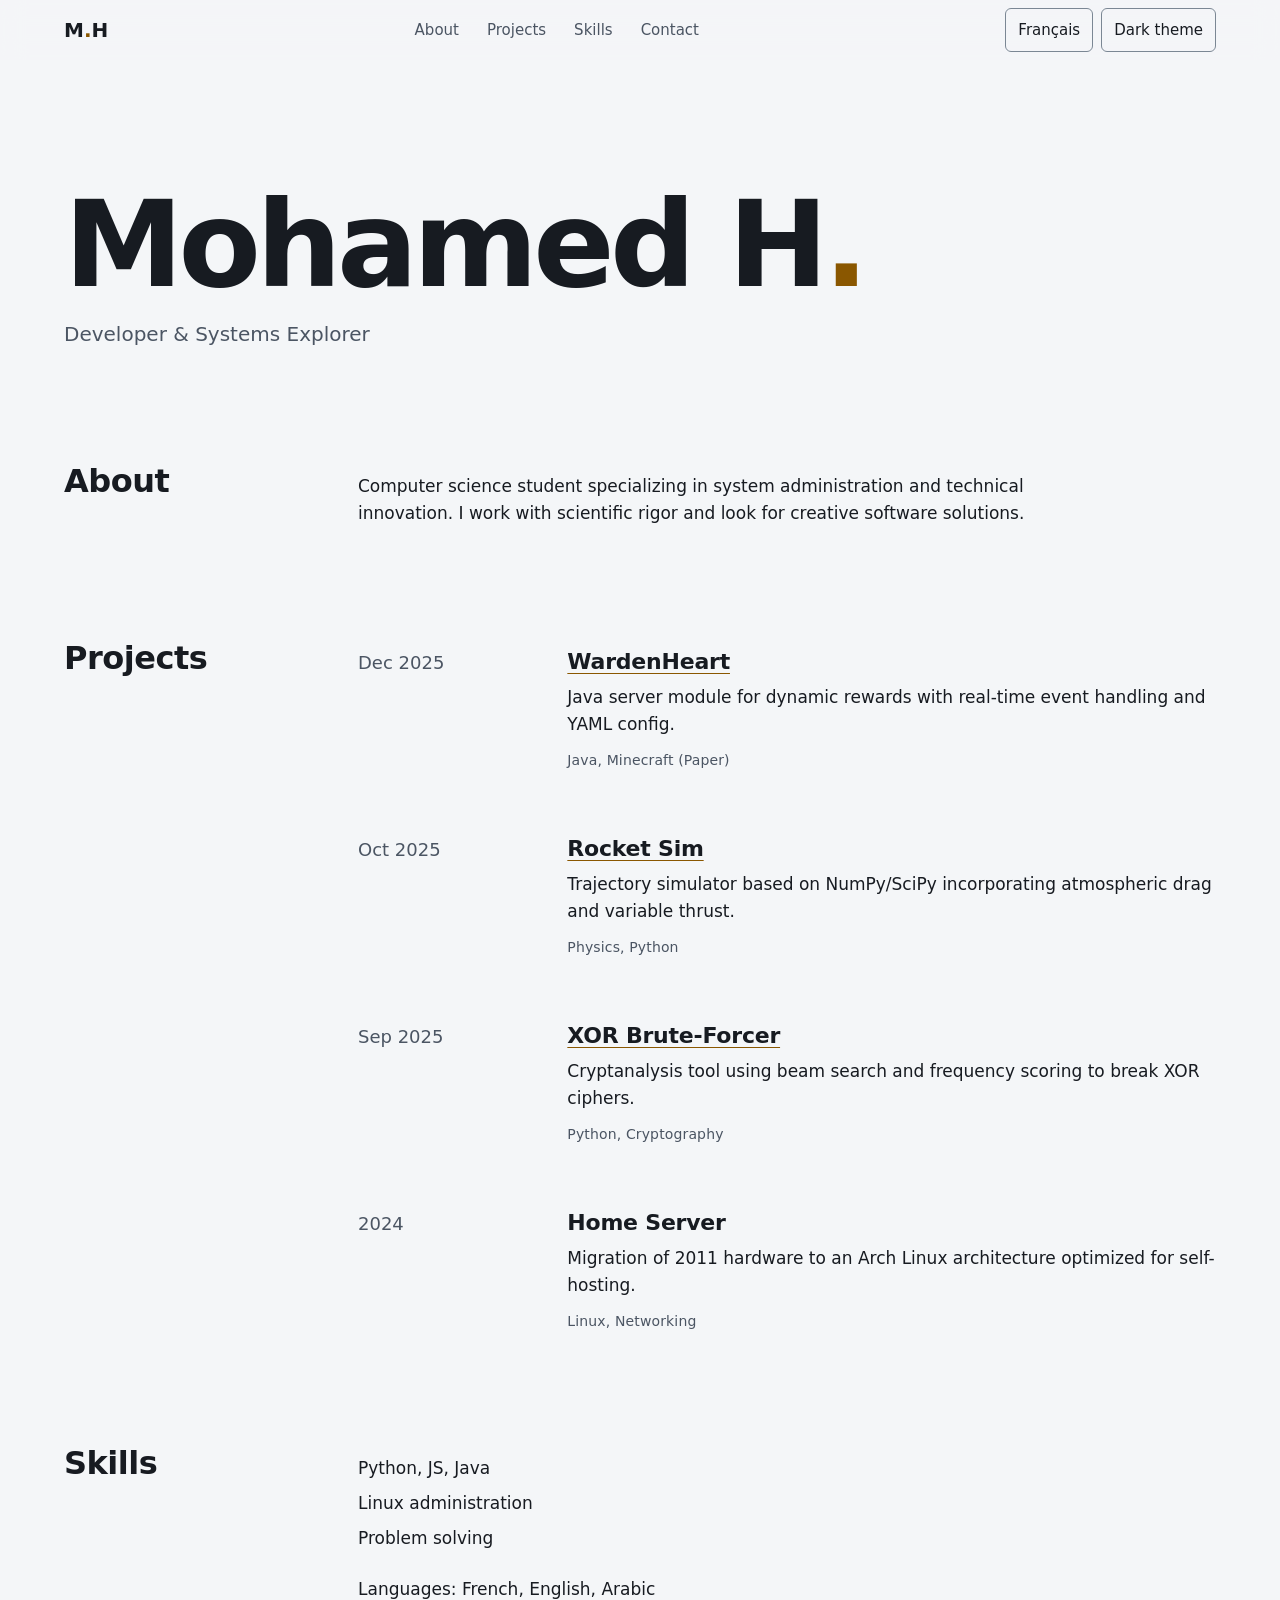
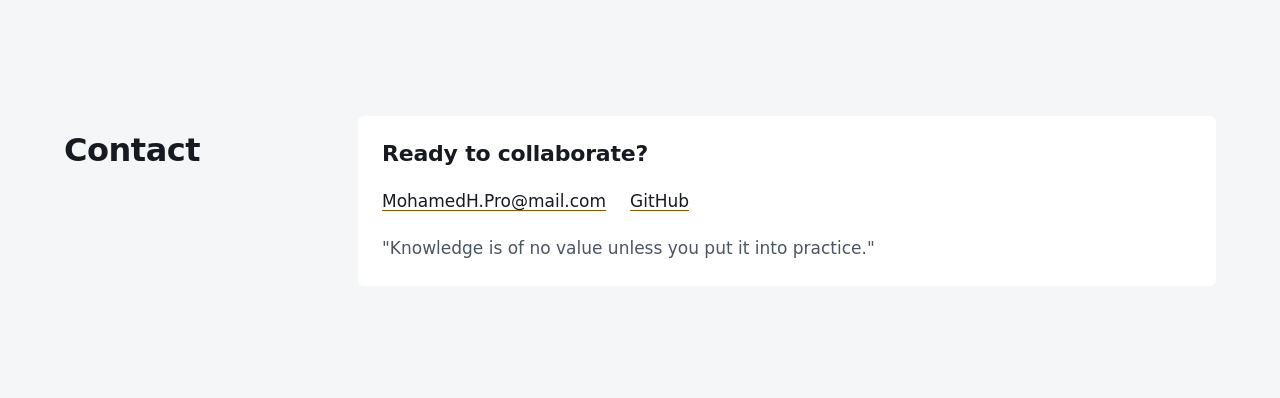
==== en/index.html @ a66f8789 "Added the whole codebase for my website Added codebase, including README .css .html  LICENSE  a" ====
<!DOCTYPE html>
<html lang="en">
<head>
<meta charset="utf-8">
<meta http-equiv="Content-Security-Policy" content="default-src 'none'; script-src 'sha256-Cz/dfbw4fjK5UGoeMl5yIvG50ase1xv9NntkKVVGg7w='; style-src 'self'; img-src 'self'; base-uri 'none'; form-action 'none'">
<meta name="viewport" content="width=device-width, initial-scale=1">
<title>Mohamed H. | Portfolio</title>
<meta name="description" content="Portfolio of Mohamed H., computer science student: Linux administration, cryptanalysis, simulation and Java.">
<meta name="theme-color" content="#F4F6F8" media="(prefers-color-scheme: light)">
<meta name="theme-color" content="#161C24" media="(prefers-color-scheme: dark)">
<meta property="og:type" content="website">
<meta property="og:title" content="Mohamed H. | Portfolio">
<meta property="og:description" content="Portfolio of Mohamed H., computer science student: Linux administration, cryptanalysis, simulation and Java.">
<meta property="og:url" content="https://mh-al0.github.io/en/">
<link rel="alternate" hreflang="fr" href="https://mh-al0.github.io/">
<link rel="alternate" hreflang="en" href="https://mh-al0.github.io/en/">
<link rel="alternate" hreflang="x-default" href="https://mh-al0.github.io/">
<link rel="icon" href="../favicon.svg" type="image/svg+xml">
<link rel="stylesheet" href="../style.css">
<script>
(function () {
    var root = document.documentElement;
    var dark = matchMedia('(prefers-color-scheme: dark)');
    var calm = matchMedia('(prefers-reduced-motion: reduce)');
    try { var saved = localStorage.getItem('theme'); } catch (e) {}
    if (saved === 'light' || saved === 'dark') root.dataset.theme = saved;
    function isDark() { return root.dataset.theme ? root.dataset.theme === 'dark' : dark.matches; }
    function sync() {
        var button = document.querySelector('[data-js="theme-toggle"]');
        if (button) { button.setAttribute('aria-pressed', isDark()); button.hidden = false; }
    }
    function flip() {
        root.dataset.theme = isDark() ? 'light' : 'dark';
        try { localStorage.setItem('theme', root.dataset.theme); } catch (e) {}
        sync();
    }
    document.addEventListener('click', function (event) {
        if (!event.target.closest('[data-js="theme-toggle"]')) return;
        if (document.startViewTransition && !calm.matches) document.startViewTransition(flip);
        else flip();
    });
    document.addEventListener('DOMContentLoaded', sync);
    dark.addEventListener('change', sync);
})();
</script>
</head>
<body>
<a class="skip-link" href="#main">Skip to content</a>
<header class="site-header">
    <div class="header-inner wrap">
        <a class="logo" href="./">M<span class="dot">.</span>H</a>
        <nav aria-label="Main">
            <ul>
                <li><a href="#about">About</a></li>
                <li><a href="#projects">Projects</a></li>
                <li><a href="#skills">Skills</a></li>
                <li><a href="#contact">Contact</a></li>
            </ul>
        </nav>
        <div class="tools">
            <a class="control" href="../" hreflang="fr" lang="fr">Français</a>
            <button class="control" type="button" data-js="theme-toggle" aria-pressed="false" hidden>Dark theme</button>
        </div>
    </div>
</header>
<main id="main" tabindex="-1">
    <section class="hero wrap">
        <h1>Mohamed H<span class="dot">.</span></h1>
        <p class="tagline">Developer &amp; Systems Explorer</p>
    </section>

    <section class="section wrap" id="about">
        <h2>About</h2>
        <p>Computer science student specializing in system administration and technical innovation. I work with scientific rigor and look for creative software solutions.</p>
    </section>

    <section class="section wrap" id="projects">
        <h2>Projects</h2>
        <ol class="timeline">
            <li class="entry">
                <time datetime="2025-12">Dec 2025</time>
                <div>
                    <h3><a href="https://github.com/MH-Al0/WardenHeart">WardenHeart</a></h3>
                    <p>Java server module for dynamic rewards with real-time event handling and YAML config.</p>
                    <p class="tags">Java, Minecraft (Paper)</p>
                </div>
            </li>
            <li class="entry">
                <time datetime="2025-10">Oct 2025</time>
                <div>
                    <h3><a href="https://github.com/MH-Al0/rocket-trajectory-sim">Rocket Sim</a></h3>
                    <p>Trajectory simulator based on NumPy/SciPy incorporating atmospheric drag and variable thrust.</p>
                    <p class="tags">Physics, Python</p>
                </div>
            </li>
            <li class="entry">
                <time datetime="2025-09">Sep 2025</time>
                <div>
                    <h3><a href="https://github.com/Ayoo-23/xor-bruteforcer">XOR Brute-Forcer</a></h3>
                    <p>Cryptanalysis tool using beam search and frequency scoring to break XOR ciphers.</p>
                    <p class="tags">Python, Cryptography</p>
                </div>
            </li>
            <li class="entry">
                <time datetime="2024">2024</time>
                <div>
                    <h3>Home Server</h3>
                    <p>Migration of 2011 hardware to an Arch Linux architecture optimized for self-hosting.</p>
                    <p class="tags">Linux, Networking</p>
                </div>
            </li>
        </ol>
    </section>

    <section class="section wrap" id="skills">
        <h2>Skills</h2>
        <ul class="skills">
            <li>Python, JS, Java</li>
            <li>Linux administration</li>
            <li>Problem solving</li>
        </ul>
        <p>Languages: French, English, Arabic</p>
    </section>
</main>
<footer class="section wrap" id="contact">
    <h2>Contact</h2>
    <div class="contact-block">
        <p class="lead">Ready to collaborate?</p>
        <p class="contact-links"><a href="mailto:MohamedH.Pro@mail.com">MohamedH.Pro@mail.com</a> <a href="https://github.com/MH-Al0">GitHub</a></p>
        <p class="quote">"Knowledge is of no value unless you put it into practice."</p>
    </div>
</footer>
</body>
</html>
---- style.css ----
/* Tokens. The only place design values are defined. See docs/design-spec.md. */
:root {
    color-scheme: light dark;

    --color-bg: light-dark(#F4F6F8, #161C24);
    --color-surface: light-dark(#FFFFFF, #1E2630);
    --color-text: light-dark(#171B21, #ECEAE5);
    --color-text-muted: light-dark(#4B5563, #A7B0BC);
    --color-accent: light-dark(#8A5700, #E8A93A);
    --color-edge: light-dark(#7B8794, #66727F);
    --color-focus: var(--color-accent);

    /* IBM Plex Sans goes first here if the font file is added (spec section 1). */
    --font: system-ui, -apple-system, "Segoe UI", sans-serif;

    --space-1: 0.25rem;
    --space-2: 0.5rem;
    --space-3: 0.75rem;
    --space-4: 1rem;
    --space-5: 1.5rem;
    --space-6: 2rem;
    --space-7: 3rem;
    --space-8: 4rem;
    --space-section: clamp(4rem, 3rem + 5vw, 8rem);
    --margin: var(--space-4);

    --radius: 6px;

    --duration-press: 100ms;
    --duration-fast: 150ms;
    --duration-theme: 250ms;
    --duration-enter: 500ms;
    --ease-out: cubic-bezier(0.2, 0, 0, 1);
}

:root[data-theme="light"] { color-scheme: light; }
:root[data-theme="dark"] { color-scheme: dark; }

@media (min-width: 48em) {
    :root { --margin: var(--space-6); }
}

@layer reset, base, layout, components;

@layer reset {
    *, *::before, *::after { box-sizing: border-box; }
    * { margin: 0; }
    ul, ol { padding: 0; list-style: none; }
    button { font: inherit; color: inherit; }
}

@layer base {
    body {
        font-family: var(--font);
        font-size: 1.0625rem;
        line-height: 1.6;
        background: var(--color-bg);
        color: var(--color-text);
    }

    h1 {
        font-size: clamp(3.25rem, 1.6rem + 8vw, 7.5rem);
        line-height: 0.95;
        letter-spacing: -0.04em;
        font-weight: 600;
    }
    h2 {
        font-size: clamp(1.5rem, 1.1rem + 1.6vw, 2rem);
        line-height: 1.2;
        letter-spacing: -0.015em;
        font-weight: 600;
    }
    h3 {
        font-size: 1.375rem;
        line-height: 1.25;
        letter-spacing: -0.01em;
        font-weight: 600;
    }
    p { max-width: 62ch; }

    a {
        color: inherit;
        text-decoration: underline;
        text-decoration-color: var(--color-accent);
        text-decoration-thickness: 1px;
        text-underline-offset: 0.2em;
    }
    a:hover { text-decoration-thickness: 2px; }

    :focus-visible {
        outline: 2px solid var(--color-focus);
        outline-offset: 3px;
    }
    main:focus { outline: none; }

    .dot { color: var(--color-accent); }
}

@layer layout {
    .wrap {
        width: min(100% - 2 * var(--margin), 72rem);
        margin-inline: auto;
    }

    .header-inner {
        display: grid;
        grid-template-columns: 1fr auto;
        grid-template-areas: "logo tools" "nav nav";
        align-items: center;
        column-gap: var(--space-3);
        padding-block: var(--space-2);
    }
    .logo { grid-area: logo; }
    .header-inner nav { grid-area: nav; }
    .tools { grid-area: tools; display: flex; gap: var(--space-2); }
    nav ul { display: flex; flex-wrap: wrap; }

    @media (min-width: 48em) {
        .site-header {
            position: sticky;
            top: 0;
            z-index: 1; /* the only stacking value: header above content */
            background: color-mix(in srgb, var(--color-bg) 80%, transparent);
            backdrop-filter: blur(12px);
        }
        .header-inner {
            grid-template-columns: auto 1fr auto;
            grid-template-areas: "logo nav tools";
        }
        .header-inner nav { justify-self: center; }
        nav ul { column-gap: var(--space-3); }
    }

    .hero { padding-top: clamp(3rem, 2rem + 8vw, 8rem); }
    .tagline {
        margin-top: var(--space-4);
        font-size: 1.25rem;
        color: var(--color-text-muted);
    }

    .section { padding-top: var(--space-section); }
    .section > h2 { margin-bottom: var(--space-5); }
    /* Land with the heading just under the sticky header, not the section's own top padding. */
    section[id], footer[id] { scroll-margin-top: calc(5rem - var(--space-section)); }
    footer.section { padding-bottom: var(--space-section); }

    @media (min-width: 64em) {
        .section {
            display: grid;
            grid-template-columns: repeat(12, 1fr);
            column-gap: var(--space-5);
            align-items: baseline;
        }
        .section > h2 { grid-column: 1 / 4; margin-bottom: 0; }
        .section > :not(h2) { grid-column: 4 / -1; }
    }

    .timeline { display: grid; gap: var(--space-7); }
    @media (min-width: 64em) {
        .timeline { gap: var(--space-8); }
        .entry {
            display: grid;
            grid-template-columns: 2fr 7fr;
            column-gap: var(--space-5);
            align-items: baseline;
        }
    }
}

@layer components {
    .skip-link {
        position: absolute;
        inset-inline-start: var(--space-4);
        inset-block-start: -5rem;
        z-index: 2; /* above the sticky header */
        padding: var(--space-3) var(--space-4);
        background: var(--color-surface);
        border: 1px solid var(--color-edge);
        border-radius: var(--radius);
    }
    .skip-link:focus { inset-block-start: var(--space-4); }

    .logo,
    nav a {
        display: inline-flex;
        align-items: center;
        min-height: 2.75rem;
        text-decoration: none;
    }
    .logo { font-size: 1.25rem; font-weight: 600; }
    nav a {
        padding-inline: var(--space-2);
        font-size: 0.9375rem;
        color: var(--color-text-muted);
    }
    nav a:hover,
    nav a:focus-visible {
        color: var(--color-text);
        text-decoration: underline;
        text-decoration-color: var(--color-accent);
        text-decoration-thickness: 2px;
        text-underline-offset: 0.3em;
    }

    .control {
        display: inline-flex;
        align-items: center;
        min-height: 2.75rem;
        padding-inline: var(--space-3);
        font-size: 0.9375rem;
        background: transparent;
        border: 1px solid var(--color-edge);
        border-radius: var(--radius);
        text-decoration: none;
        cursor: pointer;
        transition: transform var(--duration-press) var(--ease-out);
    }
    .control[hidden] { display: none; }
    .control:hover { border-color: var(--color-accent); }
    .control:active { transform: scale(0.97); }
    .control[aria-pressed="true"]::before {
        content: "";
        inline-size: 0.5rem;
        block-size: 0.5rem;
        margin-inline-end: var(--space-2);
        border-radius: 50%;
        background: var(--color-accent);
    }

    time,
    .tags {
        font-size: 0.875rem;
        line-height: 1.5;
        letter-spacing: 0.01em;
        color: var(--color-text-muted);
    }
    time { display: block; margin-bottom: var(--space-2); font-variant-numeric: tabular-nums; }
    .entry p { margin-top: var(--space-2); }
    .entry .tags { margin-top: var(--space-3); }
    .entry h3 a {
        display: inline-block;
        padding-block: 0.6rem;
        margin-block: -0.6rem;
    }
    @media (min-width: 64em) {
        time {
            margin-bottom: 0;
            font-size: 1.125rem;
            font-weight: 500;
            line-height: 1.3;
            letter-spacing: 0;
        }
    }

    .skills li + li { margin-top: var(--space-2); }
    .skills + p { margin-top: var(--space-5); }

    .contact-block {
        padding: var(--space-5);
        background: var(--color-surface);
        border-radius: var(--radius);
    }
    .lead { font-size: 1.375rem; font-weight: 600; letter-spacing: -0.01em; line-height: 1.25; }
    .contact-links { display: flex; flex-wrap: wrap; column-gap: var(--space-5); margin-top: var(--space-3); }
    .contact-links a { display: inline-flex; align-items: center; min-height: 2.75rem; }
    .quote { margin-top: var(--space-3); color: var(--color-text-muted); }

    @media (prefers-reduced-motion: no-preference) {
        html { scroll-behavior: smooth; }
        a { transition: text-decoration-thickness var(--duration-fast); }
        .control { transition: transform var(--duration-press) var(--ease-out), border-color var(--duration-fast); }

        .hero h1,
        .hero .tagline { animation: rise var(--duration-enter) var(--ease-out) both; }
        .hero .tagline { animation-delay: 80ms; }
    }
    @keyframes rise {
        from { opacity: 0; transform: translateY(12px); }
    }

    @media (prefers-reduced-transparency: reduce) {
        .site-header { background: var(--color-bg); backdrop-filter: none; }
    }
    @media (prefers-contrast: more) {
        .control { border-color: var(--color-text); }
        a:hover { text-decoration-thickness: 3px; }
    }
    @media (forced-colors: active) {
        .control[aria-pressed="true"]::before { background: CanvasText; }
    }
}

::view-transition-group(root) { animation-duration: var(--duration-theme); }
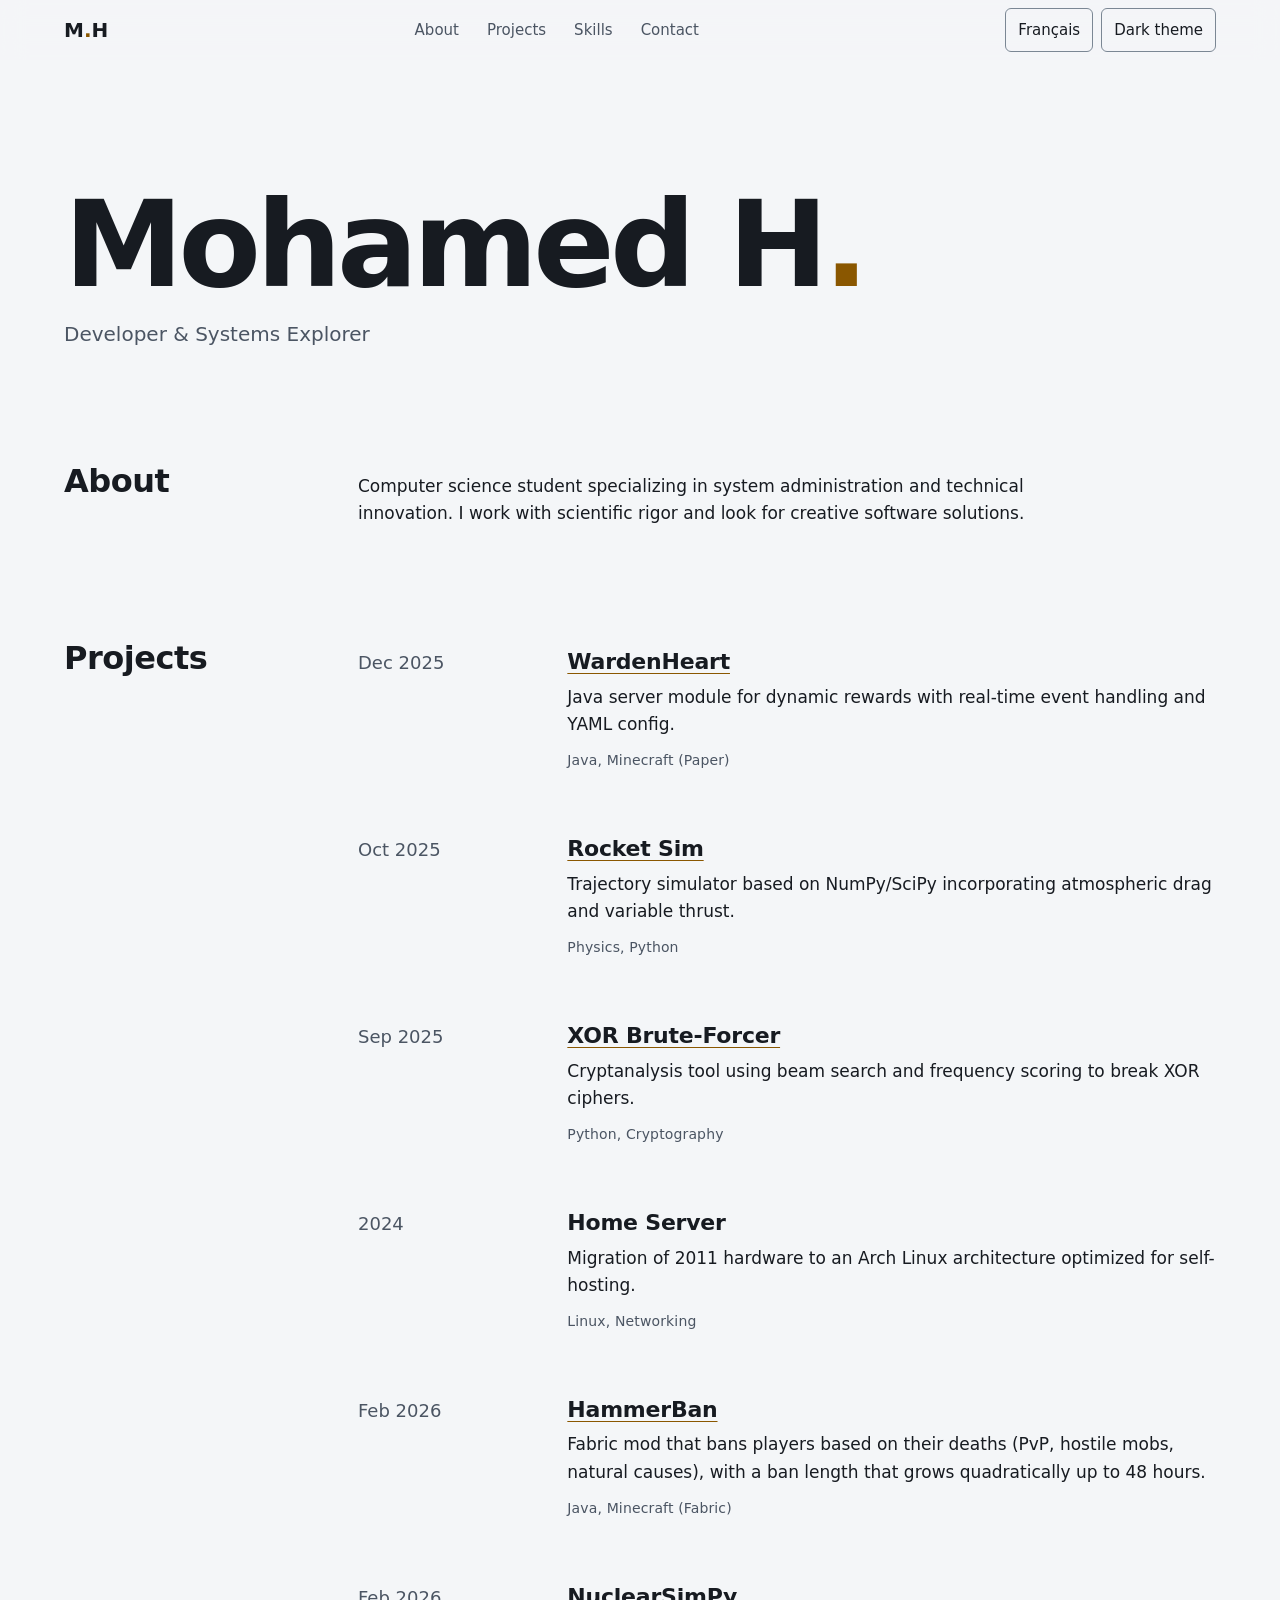
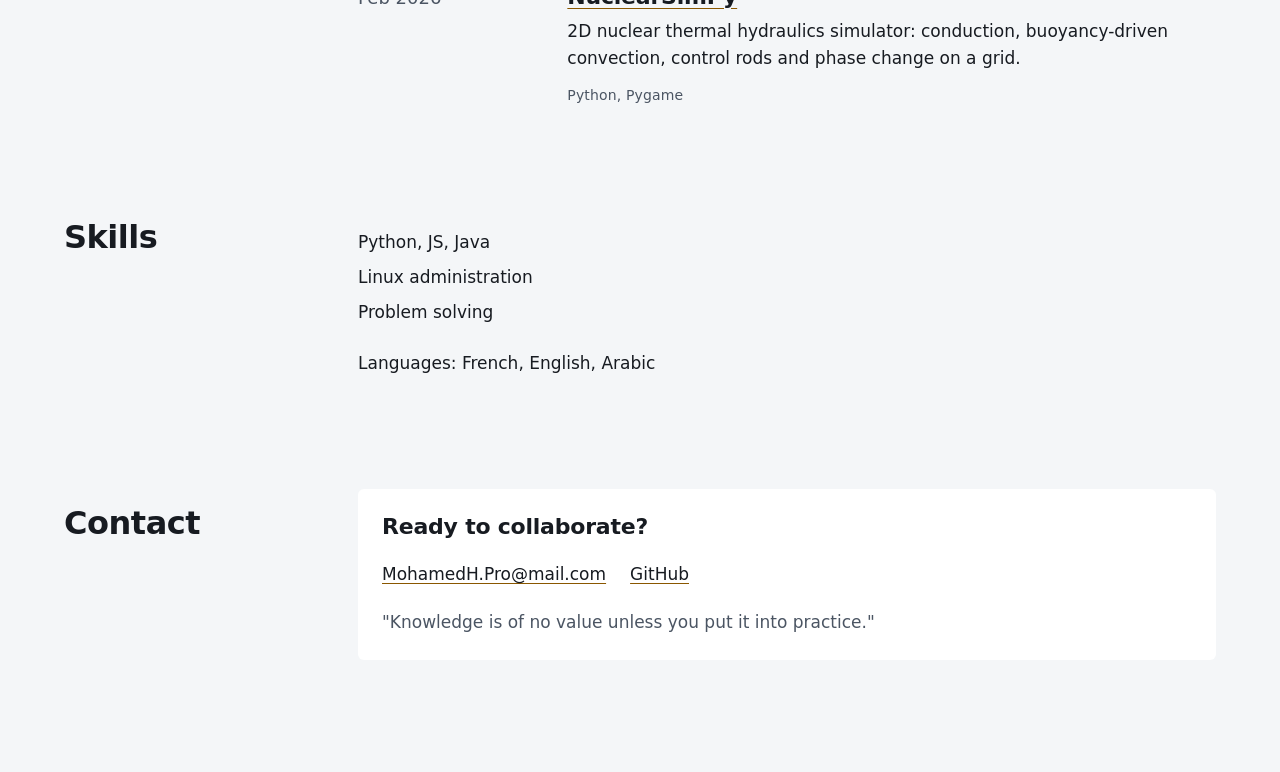
==== commit fcdf053c: "Add new entries for HammerBan and NuclearSimPy in english" ====
--- a/en/index.html
+++ b/en/index.html
@@ -108,6 +108,22 @@
                     <p>Migration of 2011 hardware to an Arch Linux architecture optimized for self-hosting.</p>
                     <p class="tags">Linux, Networking</p>
                 </div>
+                <li class="entry">
+    <time datetime="2026-02">Feb 2026</time>
+    <div>
+        <h3><a href="https://modrinth.com/mod/hammerban">HammerBan</a></h3>
+        <p>Fabric mod that bans players based on their deaths (PvP, hostile mobs, natural causes), with a ban length that grows quadratically up to 48 hours.</p>
+        <p class="tags">Java, Minecraft (Fabric)</p>
+    </div>
+</li>
+<li class="entry">
+    <time datetime="2026-MM">Feb 2026</time>
+    <div>
+        <h3><a href="https://github.com/MH-Al0/NuclearSimPy">NuclearSimPy</a></h3>
+        <p>2D nuclear thermal hydraulics simulator: conduction, buoyancy-driven convection, control rods and phase change on a grid.</p>
+        <p class="tags">Python, Pygame</p>
+    </div>
+</li>
             </li>
         </ol>
     </section>
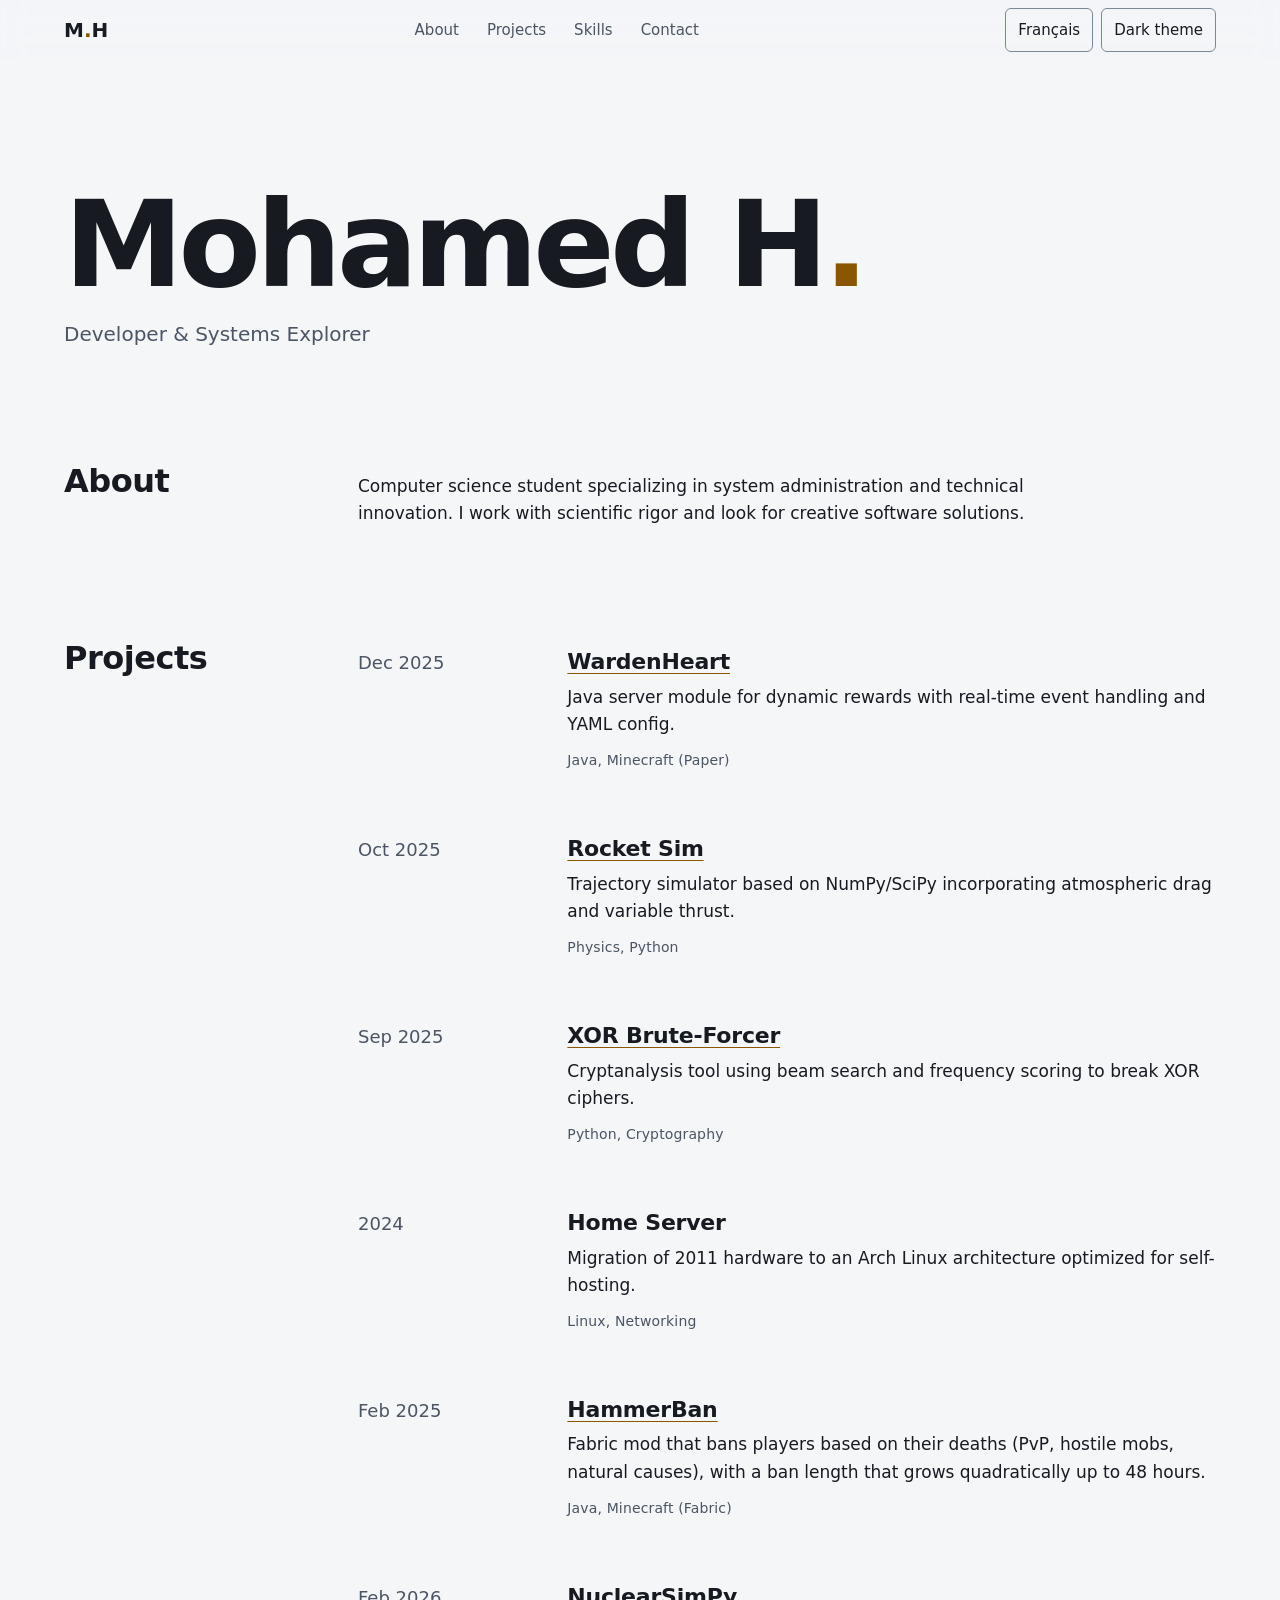
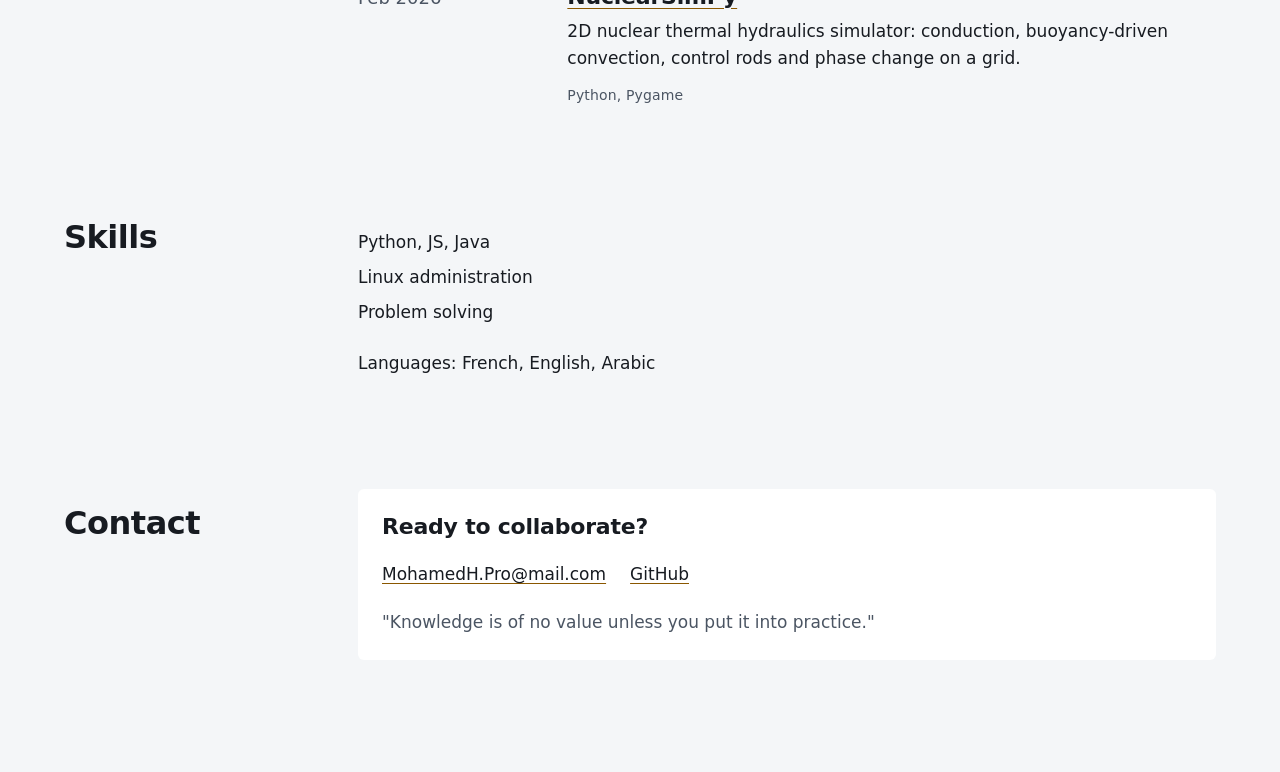
==== commit 75cafa33: "Update release date from Feb 2026 to Feb 2025" ====
--- a/en/index.html
+++ b/en/index.html
@@ -109,7 +109,7 @@
                     <p class="tags">Linux, Networking</p>
                 </div>
                 <li class="entry">
-    <time datetime="2026-02">Feb 2026</time>
+    <time datetime="2025-02">Feb 2025</time>
     <div>
         <h3><a href="https://modrinth.com/mod/hammerban">HammerBan</a></h3>
         <p>Fabric mod that bans players based on their deaths (PvP, hostile mobs, natural causes), with a ban length that grows quadratically up to 48 hours.</p>
